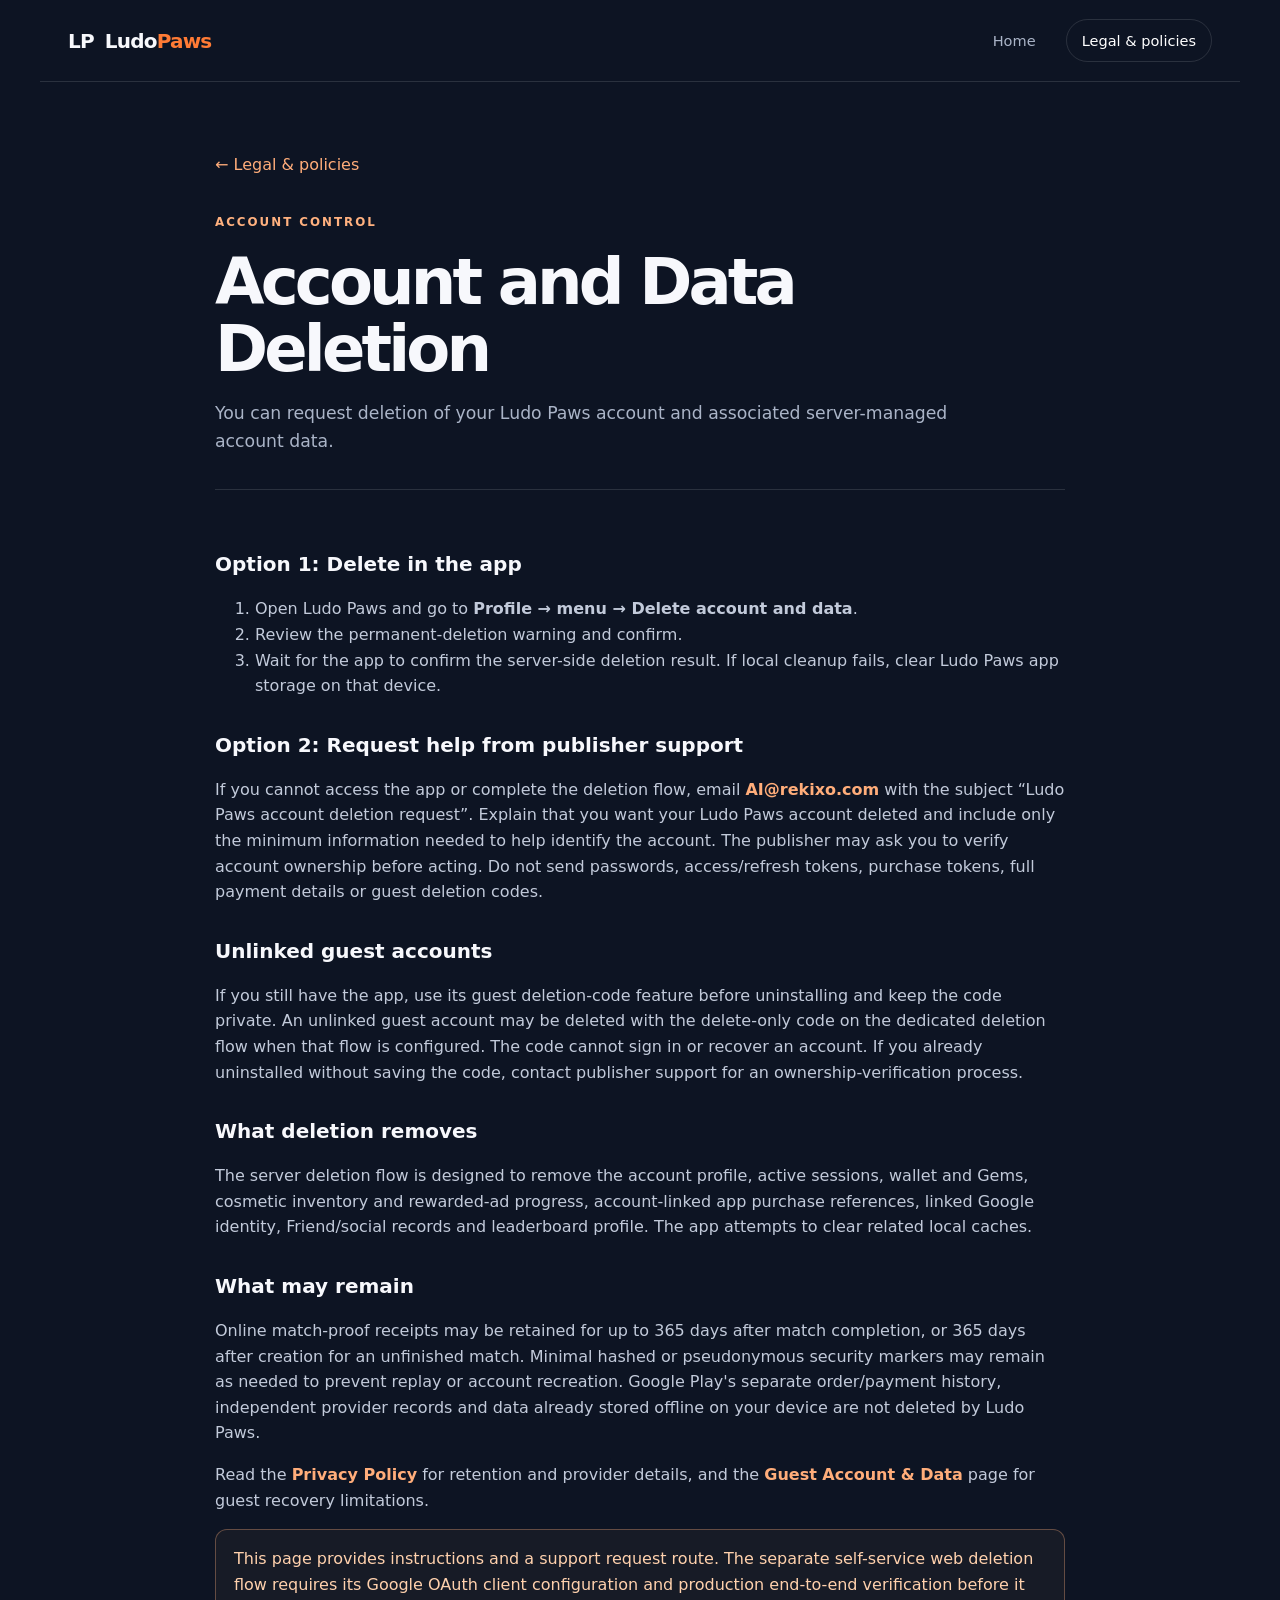
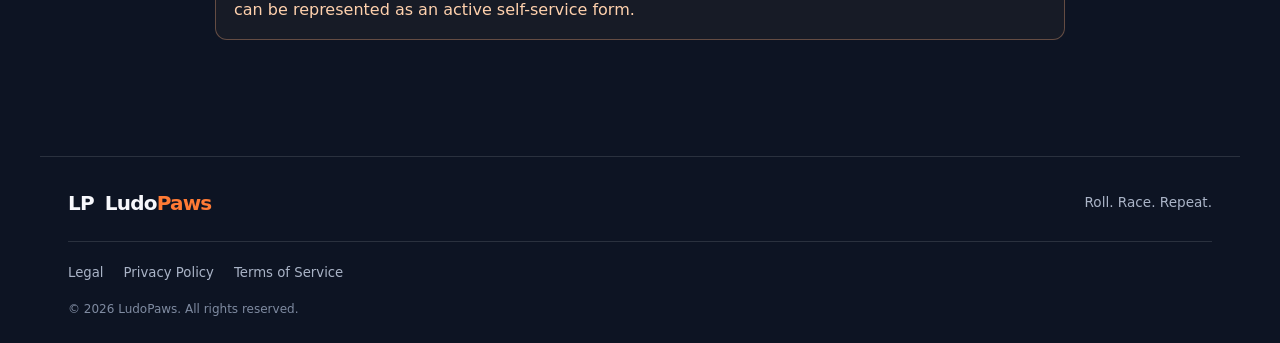
==== account-deletion/index.html @ b0f2f4c7 "Add Ludo Paws account deletion instructions" ====
<!doctype html>
<html lang="en"><head><meta charset="utf-8"><meta name="viewport" content="width=device-width,initial-scale=1"><meta name="theme-color" content="#101827"><meta name="description" content="How to request deletion of a Ludo Paws account and associated account data."><title>Account and Data Deletion — Ludo Paws</title><link rel="stylesheet" href="/assets/styles.css"></head>
<body><header class="site-header"><a class="brand" href="/" aria-label="Ludo Paws home"><span class="brand-mark">LP</span><span>Ludo<span class="accent">Paws</span></span></a><nav aria-label="Main navigation"><a href="/">Home</a><a class="nav-cta" href="/legal/">Legal &amp; policies</a></nav></header>
<main class="legal-wrap"><a class="back-link" href="/legal/">← Legal &amp; policies</a><p class="eyebrow">ACCOUNT CONTROL</p><h1>Account and Data Deletion</h1><p class="intro">You can request deletion of your Ludo Paws account and associated server-managed account data.</p><div class="legal-content">
<h2>Option 1: Delete in the app</h2><ol><li>Open Ludo Paws and go to <strong>Profile → menu → Delete account and data</strong>.</li><li>Review the permanent-deletion warning and confirm.</li><li>Wait for the app to confirm the server-side deletion result. If local cleanup fails, clear Ludo Paws app storage on that device.</li></ol>
<h2>Option 2: Request help from publisher support</h2><p>If you cannot access the app or complete the deletion flow, email <a class="text-link" href="mailto:AI@rekixo.com?subject=Ludo%20Paws%20account%20deletion%20request">AI@rekixo.com</a> with the subject “Ludo Paws account deletion request”. Explain that you want your Ludo Paws account deleted and include only the minimum information needed to help identify the account. The publisher may ask you to verify account ownership before acting. Do not send passwords, access/refresh tokens, purchase tokens, full payment details or guest deletion codes.</p>
<h2>Unlinked guest accounts</h2><p>If you still have the app, use its guest deletion-code feature before uninstalling and keep the code private. An unlinked guest account may be deleted with the delete-only code on the dedicated deletion flow when that flow is configured. The code cannot sign in or recover an account. If you already uninstalled without saving the code, contact publisher support for an ownership-verification process.</p>
<h2>What deletion removes</h2><p>The server deletion flow is designed to remove the account profile, active sessions, wallet and Gems, cosmetic inventory and rewarded-ad progress, account-linked app purchase references, linked Google identity, Friend/social records and leaderboard profile. The app attempts to clear related local caches.</p>
<h2>What may remain</h2><p>Online match-proof receipts may be retained for up to 365 days after match completion, or 365 days after creation for an unfinished match. Minimal hashed or pseudonymous security markers may remain as needed to prevent replay or account recreation. Google Play's separate order/payment history, independent provider records and data already stored offline on your device are not deleted by Ludo Paws.</p>
<p>Read the <a class="text-link" href="/privacy-policy/">Privacy Policy</a> for retention and provider details, and the <a class="text-link" href="/guest-account-data/">Guest Account &amp; Data</a> page for guest recovery limitations.</p>
<p class="notice">This page provides instructions and a support request route. The separate self-service web deletion flow requires its Google OAuth client configuration and production end-to-end verification before it can be represented as an active self-service form.</p>
</div></main><footer class="site-footer"><a class="brand" href="/"><span class="brand-mark">LP</span><span>Ludo<span class="accent">Paws</span></span></a><p>Roll. Race. Repeat.</p><div class="footer-links"><a href="/legal/">Legal</a><a href="/privacy-policy/">Privacy Policy</a><a href="/terms-of-service/">Terms of Service</a></div><small>© 2026 LudoPaws. All rights reserved.</small></footer></body></html>
---- assets/styles.css ----
:root{--bg:#0d1423;--panel:#141e31;--text:#f7f8fc;--muted:#aab4c7;--orange:#ff7b35;--pink:#fa4b87;--mint:#55e0bd;--line:rgba(255,255,255,.12)}*{box-sizing:border-box}html{scroll-behavior:smooth}body{margin:0;background:var(--bg);color:var(--text);font-family:Inter,ui-sans-serif,system-ui,-apple-system,BlinkMacSystemFont,"Segoe UI",sans-serif;line-height:1.6}a{color:inherit;text-decoration:none}.site-header{min-height:82px;display:flex;align-items:center;justify-content:space-between;max-width:1200px;padding:14px 28px;margin:auto;border-bottom:1px solid var(--line)}.brand{display:inline-flex;gap:11px;align-items:center;font-weight:850;font-size:1.25rem;letter-spacing:-.04em}.brand-logo{width:42px;height:42px;object-fit:cover;border-radius:12px;box-shadow:0 7px 24px #fa4b8733}.accent{color:var(--orange)}nav{display:flex;align-items:center;gap:30px;color:var(--muted);font-size:.91rem}nav a:hover,.footer-links a:hover{color:#fff}.nav-cta{color:#fff;border:1px solid var(--line);padding:9px 15px;border-radius:999px}.hero{max-width:1200px;min-height:590px;margin:auto;padding:78px 28px 66px;display:grid;grid-template-columns:1fr 1fr;align-items:center;gap:40px;overflow:hidden}.eyebrow{font-size:.74rem;font-weight:800;letter-spacing:.17em;color:#ffb17f;text-transform:uppercase;margin:0 0 17px}.dot{display:inline-block;width:8px;height:8px;border-radius:50%;background:var(--mint);margin-right:8px;box-shadow:0 0 14px #55e0bd}.hero h1{font-size:clamp(3.2rem,6.5vw,5.7rem);letter-spacing:-.075em;line-height:.99;margin:0;font-weight:900}.gradient-text{background:linear-gradient(90deg,#ffb05d,#ff6e75 55%,#c59aff);-webkit-background-clip:text;background-clip:text;color:transparent}.hero-description{max-width:500px;color:var(--muted);font-size:1.08rem;margin:25px 0 28px}.hero-actions{display:flex;flex-wrap:wrap;gap:12px}.button{display:inline-flex;align-items:center;gap:12px;border-radius:12px;padding:13px 18px;font-weight:750;font-size:.92rem;transition:transform .18s ease,filter .18s ease}.button:hover{transform:translateY(-2px);filter:brightness(1.06)}.button-primary{background:linear-gradient(110deg,#ff8b42,#f54e86);box-shadow:0 10px 35px #f65a762c}.button-ghost{border:1px solid var(--line);background:#ffffff06}.play-icon{width:20px;height:20px;flex:0 0 20px}.store-note{color:#7f8ba1;font-size:.76rem;margin:12px 0 0}.trust-row{display:flex;align-items:center;gap:11px;color:var(--muted);font-size:.83rem;margin-top:30px}.mini-icons{display:flex}.mini-icons i{font-style:normal;display:grid;place-items:center;width:24px;height:24px;border:2px solid var(--bg);border-radius:50%;margin-right:-5px;background:#9b77f4;color:#fff;font-size:.65rem}.mini-icons i:nth-child(2){background:#ff8b42}.mini-icons i:nth-child(3){background:#43c9a7}.hero-art{position:relative;display:grid;place-items:center;min-width:0}.hero-logo-art{display:block;width:min(100%,520px);height:auto;aspect-ratio:1;object-fit:contain;filter:drop-shadow(0 25px 45px #0005);border-radius:28px}.float-chip{position:absolute;z-index:2;background:#fff;color:#172033;font-weight:900;font-size:.7rem;letter-spacing:.12em;padding:11px 15px;border-radius:9px;box-shadow:0 12px 28px #0003}.chip-top{top:14%;right:-1%;transform:rotate(8deg)}.chip-bottom{bottom:12%;left:-1%;transform:rotate(-7deg)}.gameplay-section{max-width:1100px;margin:auto;padding:88px 28px;display:grid;grid-template-columns:.85fr 1fr;align-items:center;gap:55px}.gameplay-copy h2{font-size:clamp(2rem,4vw,3.1rem);line-height:1.08;letter-spacing:-.055em;margin:0 0 16px}.gameplay-copy>p:not(.eyebrow){color:var(--muted);margin:0 0 20px;max-width:500px}.gameplay-frame{margin:0;background:#141e31;border:1px solid var(--line);border-radius:22px;padding:10px;box-shadow:0 24px 70px #0005;overflow:hidden}.gameplay-frame img{display:block;width:100%;height:auto;max-height:520px;object-fit:contain;border-radius:15px}.gameplay-frame figcaption{font-size:.72rem;color:#7f8ba1;padding:8px 4px 0}.feature-section{background:#111a2a;padding:78px 28px 88px;border-top:1px solid var(--line);border-bottom:1px solid var(--line)}.section-heading{text-align:center;max-width:620px;margin:0 auto 38px}.section-heading h2,.about-section h2,.bottom-cta h2{font-size:clamp(2rem,4vw,3.1rem);line-height:1.08;letter-spacing:-.055em;margin:0 0 14px}.section-heading>p:last-child,.about-section p:not(.eyebrow),.bottom-cta>p:not(.eyebrow){color:var(--muted);margin:0}.feature-grid{max-width:1100px;margin:auto;display:grid;grid-template-columns:repeat(3,1fr);gap:18px}.feature-card{background:linear-gradient(145deg,#1a263b,#141e30);border:1px solid var(--line);border-radius:18px;padding:27px}.feature-icon{display:grid;place-items:center;width:47px;height:47px;border-radius:14px;font-size:1.3rem;margin-bottom:18px}.purple{background:#a28aff22}.orange{background:#ff9b5422}.mint{background:#55e0bd22}.feature-card h3{margin:0 0 8px;font-size:1.1rem}.feature-card p{color:var(--muted);font-size:.92rem;margin:0}.about-section{max-width:1050px;margin:auto;padding:95px 28px;display:grid;grid-template-columns:.75fr 1fr;align-items:center;gap:80px}.about-badge{width:230px;height:230px;border-radius:48px;overflow:hidden;transform:rotate(-4deg);box-shadow:0 20px 60px #fa4b8725}.about-badge img{display:block;width:100%;height:100%;object-fit:cover}.about-section p:not(.eyebrow){margin:0 0 20px;max-width:530px}.text-link{display:inline-flex;gap:12px;color:#ffad7a;font-weight:750}.bottom-cta{text-align:center;padding:65px 25px 75px;background:radial-gradient(ellipse at center,#35203b 0%,#0d1423 65%);border-top:1px solid var(--line)}.bottom-cta h2{margin-bottom:13px}.bottom-cta .button{margin-top:25px}.site-footer{border-top:1px solid var(--line);max-width:1200px;margin:auto;padding:30px 28px 24px;display:grid;grid-template-columns:1fr auto;gap:10px 25px;align-items:center}.site-footer>p{color:var(--muted);font-size:.85rem;margin:0}.footer-links{grid-column:1/-1;display:flex;flex-wrap:wrap;gap:20px;color:var(--muted);font-size:.83rem;border-top:1px solid var(--line);padding-top:20px;margin-top:12px}.site-footer small{grid-column:1/-1;color:#7f8ba1;font-size:.75rem;margin-top:7px}.legal-wrap{max-width:900px;margin:0 auto;padding:70px 25px 100px;min-height:70vh}.legal-wrap h1{font-size:clamp(2.5rem,6vw,4rem);letter-spacing:-.06em;line-height:1.05;margin:0 0 15px}.legal-wrap .intro{font-size:1.08rem;color:var(--muted);max-width:740px;margin-bottom:34px}.legal-content{border-top:1px solid var(--line);padding-top:28px}.legal-content h2{font-size:1.25rem;margin:30px 0 8px}.legal-content p,.legal-content li{color:#c2cada}.legal-content ul{padding-left:22px}.notice{border:1px solid #ffb17f55;background:#ffb17f0b;padding:16px 18px;border-radius:12px;color:#ffd1ad!important}.back-link{display:inline-block;color:#ffad7a;margin-bottom:35px}.legal-nav{display:flex;gap:12px;flex-wrap:wrap;margin:20px 0 28px}.legal-nav a{border:1px solid var(--line);border-radius:999px;padding:8px 12px;color:var(--muted);font-size:.84rem}.skip-link{position:absolute;left:-9999px;top:8px;z-index:20;background:#fff;color:#111;padding:10px 14px;border-radius:8px}.skip-link:focus{left:12px}:focus-visible{outline:3px solid #55e0bd;outline-offset:4px}@media(max-width:760px){.site-header{min-height:75px;padding:17px 20px;gap:20px}nav{gap:12px}nav>a:not(.nav-cta){display:none}.hero{grid-template-columns:1fr;padding:62px 22px 48px;gap:20px}.hero h1{font-size:clamp(3.2rem,13vw,5rem)}.hero-art{margin:8px auto 0;width:100%;max-width:520px}.hero-logo-art{width:100%;border-radius:18px}.gameplay-section{grid-template-columns:1fr;gap:28px;padding:65px 22px}.gameplay-frame{max-width:520px;margin:auto}.chip-top{right:0;top:8%}.chip-bottom{left:0;bottom:8%}.feature-section{padding:65px 20px}.feature-grid{grid-template-columns:1fr}.about-section{grid-template-columns:1fr;gap:35px;padding:70px 24px}.about-badge{width:170px;height:170px;border-radius:35px}.site-footer{padding:25px 20px;grid-template-columns:1fr}.site-footer>p{margin-top:-4px}.footer-links{gap:13px 18px}.legal-wrap{padding:50px 22px 75px}}@media(prefers-reduced-motion:reduce){html{scroll-behavior:auto}*,*::before,*::after{transition:none!important;animation:none!important}}
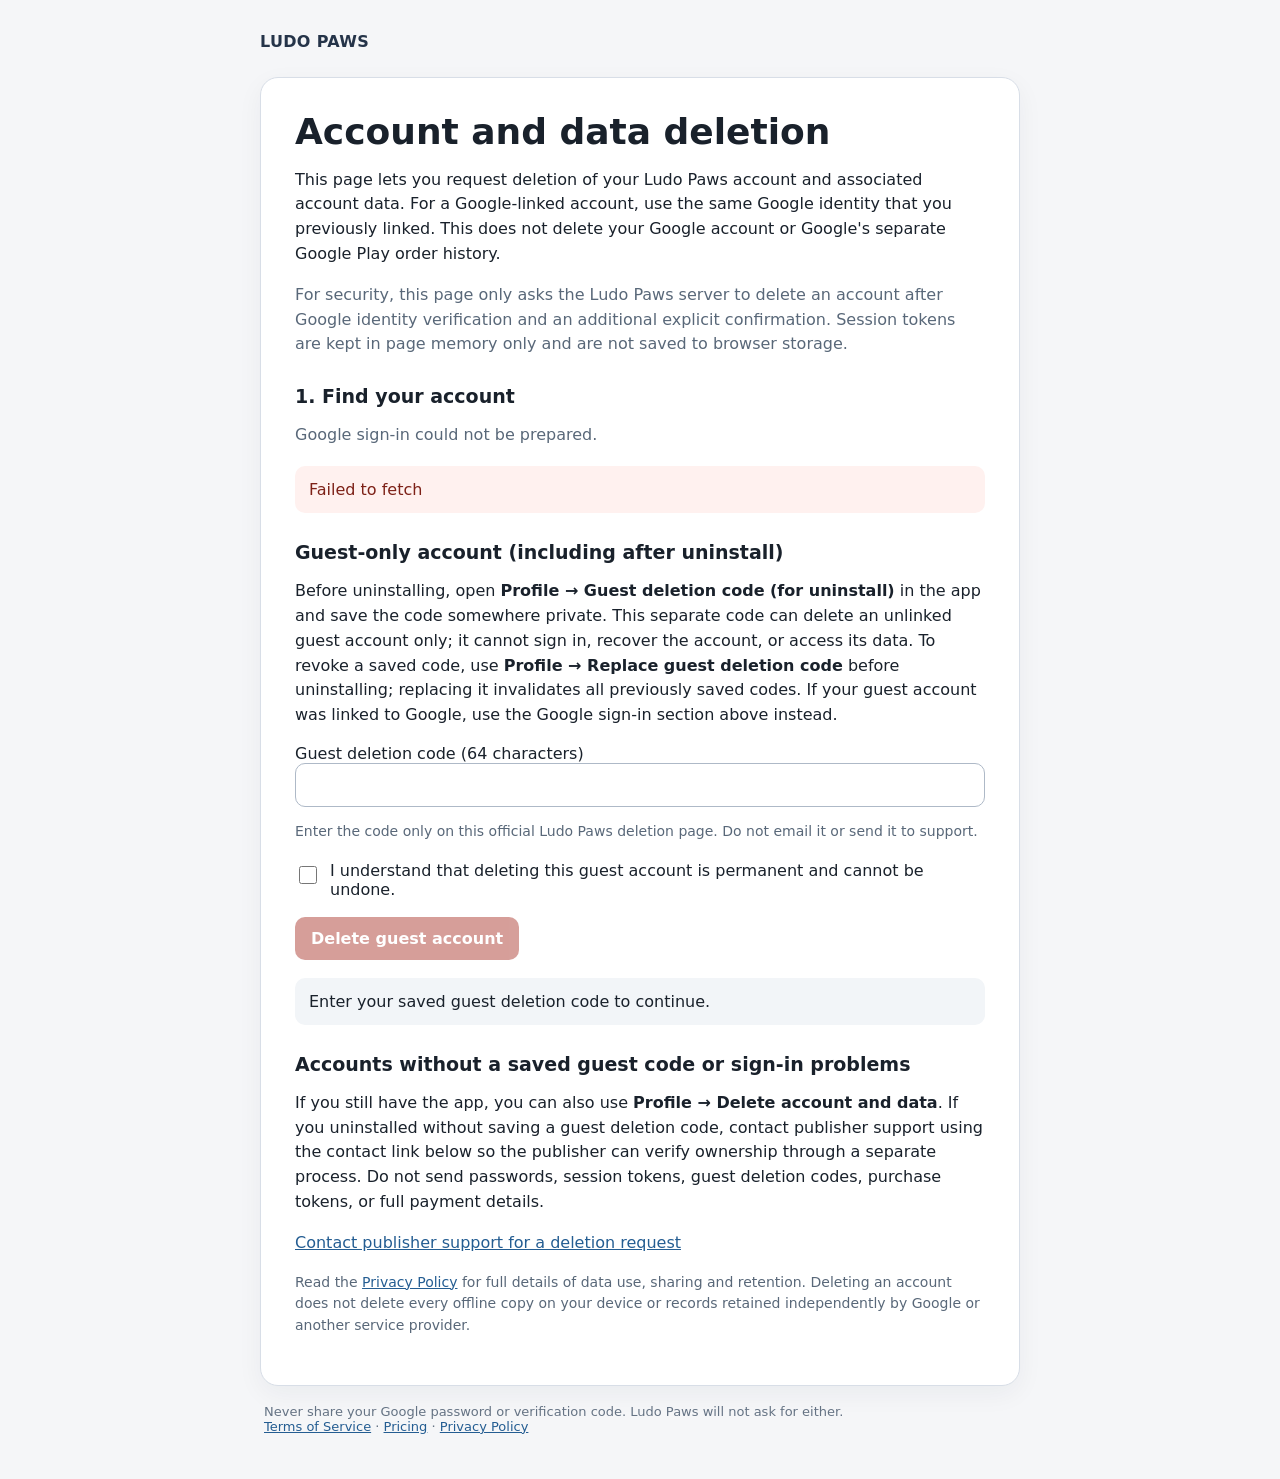
==== commit e58622b5: "Align family release policies and enable self-service account deletion" ====
--- a/account-deletion/index.html
+++ b/account-deletion/index.html
@@ -1,12 +1,283 @@
 <!doctype html>
-<html lang="en"><head><meta charset="utf-8"><meta name="viewport" content="width=device-width,initial-scale=1"><meta name="theme-color" content="#101827"><meta name="description" content="How to request deletion of a Ludo Paws account and associated account data."><title>Account and Data Deletion — Ludo Paws</title><link rel="stylesheet" href="/assets/styles.css"></head>
-<body><header class="site-header"><a class="brand" href="/" aria-label="Ludo Paws home"><span class="brand-mark">LP</span><span>Ludo<span class="accent">Paws</span></span></a><nav aria-label="Main navigation"><a href="/">Home</a><a class="nav-cta" href="/legal/">Legal &amp; policies</a></nav></header>
-<main class="legal-wrap"><a class="back-link" href="/legal/">← Legal &amp; policies</a><p class="eyebrow">ACCOUNT CONTROL</p><h1>Account and Data Deletion</h1><p class="intro">You can request deletion of your Ludo Paws account and associated server-managed account data.</p><div class="legal-content">
-<h2>Option 1: Delete in the app</h2><ol><li>Open Ludo Paws and go to <strong>Profile → menu → Delete account and data</strong>.</li><li>Review the permanent-deletion warning and confirm.</li><li>Wait for the app to confirm the server-side deletion result. If local cleanup fails, clear Ludo Paws app storage on that device.</li></ol>
-<h2>Option 2: Request help from publisher support</h2><p>If you cannot access the app or complete the deletion flow, email <a class="text-link" href="mailto:AI@rekixo.com?subject=Ludo%20Paws%20account%20deletion%20request">AI@rekixo.com</a> with the subject “Ludo Paws account deletion request”. Explain that you want your Ludo Paws account deleted and include only the minimum information needed to help identify the account. The publisher may ask you to verify account ownership before acting. Do not send passwords, access/refresh tokens, purchase tokens, full payment details or guest deletion codes.</p>
-<h2>Unlinked guest accounts</h2><p>If you still have the app, use its guest deletion-code feature before uninstalling and keep the code private. An unlinked guest account may be deleted with the delete-only code on the dedicated deletion flow when that flow is configured. The code cannot sign in or recover an account. If you already uninstalled without saving the code, contact publisher support for an ownership-verification process.</p>
-<h2>What deletion removes</h2><p>The server deletion flow is designed to remove the account profile, active sessions, wallet and Gems, cosmetic inventory and rewarded-ad progress, account-linked app purchase references, linked Google identity, Friend/social records and leaderboard profile. The app attempts to clear related local caches.</p>
-<h2>What may remain</h2><p>Online match-proof receipts may be retained for up to 365 days after match completion, or 365 days after creation for an unfinished match. Minimal hashed or pseudonymous security markers may remain as needed to prevent replay or account recreation. Google Play's separate order/payment history, independent provider records and data already stored offline on your device are not deleted by Ludo Paws.</p>
-<p>Read the <a class="text-link" href="/privacy-policy/">Privacy Policy</a> for retention and provider details, and the <a class="text-link" href="/guest-account-data/">Guest Account &amp; Data</a> page for guest recovery limitations.</p>
-<p class="notice">This page provides instructions and a support request route. The separate self-service web deletion flow requires its Google OAuth client configuration and production end-to-end verification before it can be represented as an active self-service form.</p>
-</div></main><footer class="site-footer"><a class="brand" href="/"><span class="brand-mark">LP</span><span>Ludo<span class="accent">Paws</span></span></a><p>Roll. Race. Repeat.</p><div class="footer-links"><a href="/legal/">Legal</a><a href="/privacy-policy/">Privacy Policy</a><a href="/terms-of-service/">Terms of Service</a></div><small>© 2026 LudoPaws. All rights reserved.</small></footer></body></html>+<html lang="en">
+<head>
+  <meta charset="utf-8">
+  <meta name="viewport" content="width=device-width, initial-scale=1">
+  <meta name="referrer" content="no-referrer">
+  <title>Ludo Paws — Account and Data Deletion</title>
+  <meta name="description" content="Delete a Google-linked Ludo Paws account or contact publisher support about deleting account data.">
+  <meta http-equiv="Content-Security-Policy" content="default-src 'self'; script-src 'self' https://accounts.google.com 'unsafe-inline'; style-src 'self' 'unsafe-inline'; connect-src 'self' https://api.ludopaws.rekixo.com https://accounts.google.com; frame-src https://accounts.google.com; img-src 'self' data: https://*.googleusercontent.com; object-src 'none'; base-uri 'self';">
+  <script src="/assets/account-config.js"></script>
+  <script src="https://accounts.google.com/gsi/client" async defer></script>
+  <style>
+    :root { color-scheme: light; font-family: Inter, system-ui, -apple-system, BlinkMacSystemFont, "Segoe UI", sans-serif; background: #f5f6f8; color: #19212b; }
+    * { box-sizing: border-box; }
+    body { margin: 0; padding: 28px 16px 44px; }
+    main { max-width: 760px; margin: 0 auto; }
+    header { font-weight: 800; letter-spacing: .02em; color: #253449; margin: 4px 0 26px; }
+    .panel { background: #fff; border: 1px solid #d8dee7; border-radius: 18px; padding: clamp(20px, 5vw, 34px); box-shadow: 0 8px 26px rgba(20, 35, 55, .05); }
+    h1 { margin: 0 0 14px; font-size: clamp(27px, 5vw, 36px); line-height: 1.1; }
+    h2 { font-size: 19px; margin: 28px 0 8px; }
+    p, li { line-height: 1.55; }
+    .muted { color: #596879; }
+    .status { margin: 18px 0; padding: 12px 14px; border-radius: 10px; background: #f2f5f8; line-height: 1.45; overflow-wrap: anywhere; }
+    .status.error { background: #fff1ef; color: #7d2117; }
+    .status.success { background: #eaf8ef; color: #155a30; }
+    .button-row { display: flex; flex-wrap: wrap; gap: 12px; margin-top: 18px; align-items: center; }
+    button, .link-button { border: 0; border-radius: 10px; padding: 12px 16px; font: inherit; font-weight: 700; cursor: pointer; }
+    button.primary { background: #243b55; color: #fff; }
+    button.danger { background: #a52a20; color: #fff; }
+    button:disabled { opacity: .45; cursor: not-allowed; }
+    a { color: #245d92; }
+    .check { display: flex; gap: 10px; align-items: flex-start; margin-top: 18px; }
+    .check input { margin-top: 5px; width: 18px; height: 18px; flex: 0 0 auto; }
+    #guest-deletion-code { width: 100%; padding: 12px; border: 1px solid #aeb9c7; border-radius: 10px; font: 16px ui-monospace, SFMono-Regular, Menlo, monospace; letter-spacing: .04em; }
+    .fine-print { font-size: 14px; color: #596879; }
+    #account-actions[hidden], #google-signin[hidden], #support-missing[hidden], #support-link[hidden] { display: none; }
+    footer { margin: 18px 4px 0; font-size: 13px; color: #657384; }
+  </style>
+</head>
+<body>
+  <main>
+    <header>LUDO PAWS</header>
+    <section class="panel">
+      <h1>Account and data deletion</h1>
+      <p>This page lets you request deletion of your Ludo Paws account and associated account data. For a Google-linked account, use the same Google identity that you previously linked. This does not delete your Google account or Google's separate Google Play order history.</p>
+      <p class="muted">For security, this page only asks the Ludo Paws server to delete an account after Google identity verification and an additional explicit confirmation. Session tokens are kept in page memory only and are not saved to browser storage.</p>
+
+      <h2>1. Find your account</h2>
+      <p id="setup-note" class="muted">Preparing secure Google sign-in…</p>
+      <div id="google-signin"></div>
+      <div id="status" class="status" role="status" aria-live="polite">Preparing secure Google sign-in…</div>
+
+      <div id="account-actions" hidden>
+        <p>Signed in to a Google-linked Ludo Paws account: <strong id="account-name">Google account</strong>.</p>
+        <h2>2. Confirm deletion</h2>
+        <p>When the request completes, the server removes the account profile, active sessions, wallet and gems, cosmetic inventory and rewarded-ad progress, account-linked app purchase ledger records, linked Friend ID and social records, and linked leaderboard profile. The app also attempts to clear its local profile, wallet, pending-purchase, friend and leaderboard caches. If the app reports that local cleanup failed, clear the app's storage on that device.</p>
+        <p>No separate long-term match-proof archive is created by the current online protocol. Match room records follow scheduled activity-based cleanup. Minimal hashed or pseudonymous security markers may remain as described in the <a href="/privacy-policy/">Privacy Policy</a>. Google Play's separate order history is not deleted.</p>
+        <label class="check">
+          <input type="checkbox" id="confirm-delete">
+          <span>I understand that deleting this Ludo Paws account is permanent and cannot be undone.</span>
+        </label>
+        <div class="button-row">
+          <button id="delete-button" class="danger" type="button" disabled>Delete my Ludo Paws account</button>
+        </div>
+      </div>
+
+      <h2>Guest-only account (including after uninstall)</h2>
+      <p>Before uninstalling, open <strong>Profile → Guest deletion code (for uninstall)</strong> in the app and save the code somewhere private. This separate code can delete an unlinked guest account only; it cannot sign in, recover the account, or access its data. To revoke a saved code, use <strong>Profile → Replace guest deletion code</strong> before uninstalling; replacing it invalidates all previously saved codes. If your guest account was linked to Google, use the Google sign-in section above instead.</p>
+      <label for="guest-deletion-code">Guest deletion code (64 characters)</label>
+      <input id="guest-deletion-code" type="password" maxlength="64" autocomplete="off" autocapitalize="off" spellcheck="false" inputmode="text" aria-describedby="guest-code-help">
+      <p id="guest-code-help" class="fine-print">Enter the code only on this official Ludo Paws deletion page. Do not email it or send it to support.</p>
+      <label class="check">
+        <input type="checkbox" id="confirm-guest-delete">
+        <span>I understand that deleting this guest account is permanent and cannot be undone.</span>
+      </label>
+      <div class="button-row">
+        <button id="guest-delete-button" class="danger" type="button" disabled>Delete guest account</button>
+      </div>
+      <div id="guest-delete-status" class="status" role="status" aria-live="polite">Enter your saved guest deletion code to continue.</div>
+
+      <h2>Accounts without a saved guest code or sign-in problems</h2>
+      <p>If you still have the app, you can also use <strong>Profile → Delete account and data</strong>. If you uninstalled without saving a guest deletion code, contact publisher support using the contact link below so the publisher can verify ownership through a separate process. Do not send passwords, session tokens, guest deletion codes, purchase tokens, or full payment details.</p>
+      <p id="support-missing" class="fine-print" hidden>If you cannot complete deletion, email <a href="mailto:AI@rekixo.com">AI@rekixo.com</a>. Support will verify account ownership through a reasonable process. Do not send passwords, access or refresh tokens, purchase tokens, full payment details, or guest deletion codes.</p>
+      <p id="support-link" hidden><a id="support-email" href="#">Contact publisher support for a deletion request</a></p>
+
+      <p class="fine-print">Read the <a href="/privacy-policy/">Privacy Policy</a> for full details of data use, sharing and retention. Deleting an account does not delete every offline copy on your device or records retained independently by Google or another service provider.</p>
+    </section>
+    <footer>Never share your Google password or verification code. Ludo Paws will not ask for either.<nav aria-label="Legal pages"><a href="/terms-of-service/">Terms of Service</a> · <a href="/pricing.html">Pricing</a> · <a href="/privacy-policy/">Privacy Policy</a></nav></footer>
+  </main>
+<script>
+(function () {
+  "use strict";
+  const config = window.LUDO_ACCOUNT_CONFIG || {};
+  const apiBase = String(config.apiBaseUrl || "https://api.ludopaws.rekixo.com").replace(/\/+$/, "");
+  const clientId = String(config.googleWebClientId || "").trim();
+  const statusBox = document.getElementById("status");
+  const setupNote = document.getElementById("setup-note");
+  const googleSignIn = document.getElementById("google-signin");
+  const accountActions = document.getElementById("account-actions");
+  const deleteButton = document.getElementById("delete-button");
+  const confirmDelete = document.getElementById("confirm-delete");
+  const guestDeletionCode = document.getElementById("guest-deletion-code");
+  const guestDeleteConfirmation = document.getElementById("confirm-guest-delete");
+  const guestDeleteButton = document.getElementById("guest-delete-button");
+  const guestDeleteStatus = document.getElementById("guest-delete-status");
+  let signInNonce = null;
+  let accessToken = null;
+  let callbackBusy = false;
+
+  function setStatus(message, kind) {
+    statusBox.textContent = message;
+    statusBox.className = "status" + (kind ? " " + kind : "");
+  }
+
+  async function post(path, body, token) {
+    const headers = { "Content-Type": "application/json" };
+    if (token) headers.Authorization = "Bearer " + token;
+    const response = await fetch(apiBase + path, {
+      method: "POST",
+      mode: "cors",
+      credentials: "omit",
+      cache: "no-store",
+      headers: headers,
+      body: JSON.stringify(body || {})
+    });
+    let value = {};
+    try { value = await response.json(); } catch (_) {}
+    if (!response.ok) {
+      const error = new Error(String(value.message || ("Request failed (HTTP " + response.status + ")")));
+      error.code = String(value.error || "HTTP_" + response.status);
+      error.status = response.status;
+      throw error;
+    }
+    return value;
+  }
+
+  guestDeletionCode.addEventListener("input", updateGuestDeleteButton);
+  guestDeleteConfirmation.addEventListener("change", updateGuestDeleteButton);
+
+  function updateGuestDeleteButton() {
+    const validCode = /^[a-f0-9]{64}$/i.test(guestDeletionCode.value.trim());
+    guestDeleteButton.disabled = !validCode || !guestDeleteConfirmation.checked;
+  }
+
+  guestDeleteButton.addEventListener("click", async function () {
+    const credential = guestDeletionCode.value.trim().toLowerCase();
+    if (!/^[a-f0-9]{64}$/.test(credential) || !guestDeleteConfirmation.checked) return;
+    if (!window.confirm("Permanently delete this unlinked guest account and its server-managed account data? This cannot be undone.")) return;
+    guestDeleteButton.disabled = true;
+    guestDeleteStatus.textContent = "Submitting the guest deletion request…";
+    guestDeleteStatus.className = "status";
+    try {
+      const result = await post("/api/account/guest/delete", {
+        credential: credential,
+        confirmation: "DELETE_MY_ACCOUNT"
+      });
+      if (result.deleted !== true) throw new Error("The account service did not confirm deletion.");
+      guestDeletionCode.value = "";
+      guestDeleteConfirmation.checked = false;
+      guestDeleteStatus.textContent = "Your guest account deletion was completed by the account service. You can close this page.";
+      guestDeleteStatus.className = "status success";
+    } catch (error) {
+      const message = error.code === "GUEST_DELETION_CODE_INVALID" || error.code === "GUEST_DELETION_CODE_NOT_AVAILABLE"
+        ? "This code is invalid or no longer eligible. If your account was linked to Google, use the Google sign-in section above. Otherwise, contact publisher support."
+        : error.code === "ACCOUNT_DELETION_IN_PROGRESS"
+          ? "A deletion request is already being processed. Retry with the same code in a moment."
+          : (error.message || "The service could not confirm deletion. The code has been kept so you can retry.");
+      guestDeleteStatus.textContent = message;
+      guestDeleteStatus.className = "status error";
+      guestDeleteButton.disabled = false;
+    }
+  });
+
+  function showSupportContact() {
+    const email = String(config.supportEmail || "AI@rekixo.com").trim();
+    if (/^[^@\s]+@[^@\s]+\.[^@\s]+$/.test(email)) {
+      const link = document.getElementById("support-email");
+      link.href = "mailto:" + email + "?subject=" + encodeURIComponent("Ludo Paws account deletion request");
+      document.getElementById("support-link").hidden = false;
+      document.getElementById("support-missing").hidden = true;
+    }
+  }
+
+  async function prepareGoogleButton() {
+    if (!clientId) {
+      setupNote.textContent = "Google sign-in is not configured for this site yet.";
+      setStatus("The publisher must configure the public Google Web Client ID before this deletion flow can be used.", "error");
+      return;
+    }
+    try {
+      const challenge = await post("/api/account/google/challenge", {});
+      signInNonce = String(challenge.nonce || "");
+      if (!/^[a-f0-9]{64}$/.test(signInNonce)) throw new Error("The account service returned an invalid sign-in challenge.");
+      if (!window.google || !window.google.accounts || !window.google.accounts.id) {
+        throw new Error("Google sign-in could not be loaded. Check your connection and refresh this page.");
+      }
+      window.google.accounts.id.initialize({
+        client_id: clientId,
+        nonce: signInNonce,
+        auto_select: false,
+        ux_mode: "popup",
+        callback: handleGoogleCredential
+      });
+      googleSignIn.replaceChildren();
+      window.google.accounts.id.renderButton(googleSignIn, {
+        type: "standard",
+        theme: "outline",
+        size: "large",
+        text: "continue_with",
+        shape: "pill",
+        width: 300
+      });
+      setupNote.textContent = "Choose the same Google account that you linked to Ludo Paws.";
+      setStatus("Secure sign-in is ready.");
+    } catch (error) {
+      setupNote.textContent = "Google sign-in could not be prepared.";
+      setStatus(error.message || "The account service is unavailable. Please refresh and try again.", "error");
+    }
+  }
+
+  async function handleGoogleCredential(credentialResponse) {
+    if (callbackBusy) return;
+    callbackBusy = true;
+    googleSignIn.hidden = true;
+    setStatus("Verifying your Google-linked account…");
+    try {
+      if (!credentialResponse || !credentialResponse.credential || !signInNonce) {
+        throw new Error("Google did not return the required sign-in credential.");
+      }
+      const session = await post("/api/account/google/login", {
+        idToken: credentialResponse.credential,
+        nonce: signInNonce
+      });
+      signInNonce = null;
+      accessToken = String(session.accessToken || "");
+      if (accessToken.split(".").length !== 3) throw new Error("The account service returned an invalid session.");
+      document.getElementById("account-name").textContent = String((session.profile && session.profile.displayName) || "Google-linked account");
+      accountActions.hidden = false;
+      setStatus("Account verified. Review the deletion details below before confirming.", "success");
+    } catch (error) {
+      signInNonce = null;
+      googleSignIn.hidden = false;
+      if (error.code === "GOOGLE_IDENTITY_NOT_LINKED") {
+        setStatus("This Google account is not linked to a Ludo Paws account. Try the exact Google account previously linked, or use the guest-account support route below.", "error");
+      } else {
+        setStatus(error.message || "The account could not be verified. Refresh this page and try again.", "error");
+      }
+      setupNote.textContent = "You can refresh this page to start a new secure sign-in challenge.";
+    } finally {
+      callbackBusy = false;
+    }
+  }
+
+  confirmDelete.addEventListener("change", function () {
+    deleteButton.disabled = !confirmDelete.checked || !accessToken;
+  });
+
+  deleteButton.addEventListener("click", async function () {
+    if (!confirmDelete.checked || !accessToken) return;
+    if (!window.confirm("Permanently delete this Ludo Paws account and its server-managed account data? This cannot be undone.")) return;
+    deleteButton.disabled = true;
+    setStatus("Submitting the deletion request…");
+    try {
+      const result = await post("/api/account/delete", { confirmation: "DELETE_MY_ACCOUNT" }, accessToken);
+      if (result.deleted !== true) throw new Error("The account service did not confirm deletion. Contact support before retrying.");
+      accessToken = null;
+      signInNonce = null;
+      accountActions.hidden = true;
+      googleSignIn.hidden = true;
+      setStatus("Your Ludo Paws account deletion request was completed by the account service.", "success");
+      setupNote.textContent = "You can close this page. This action does not delete your Google account or Google Play order history.";
+    } catch (error) {
+      setStatus(error.message || "The service could not confirm deletion. Please retry or contact support.", "error");
+      deleteButton.disabled = false;
+    }
+  });
+
+  showSupportContact();
+  window.addEventListener("load", prepareGoogleButton);
+})();
+</script>
+</body>
+</html>
